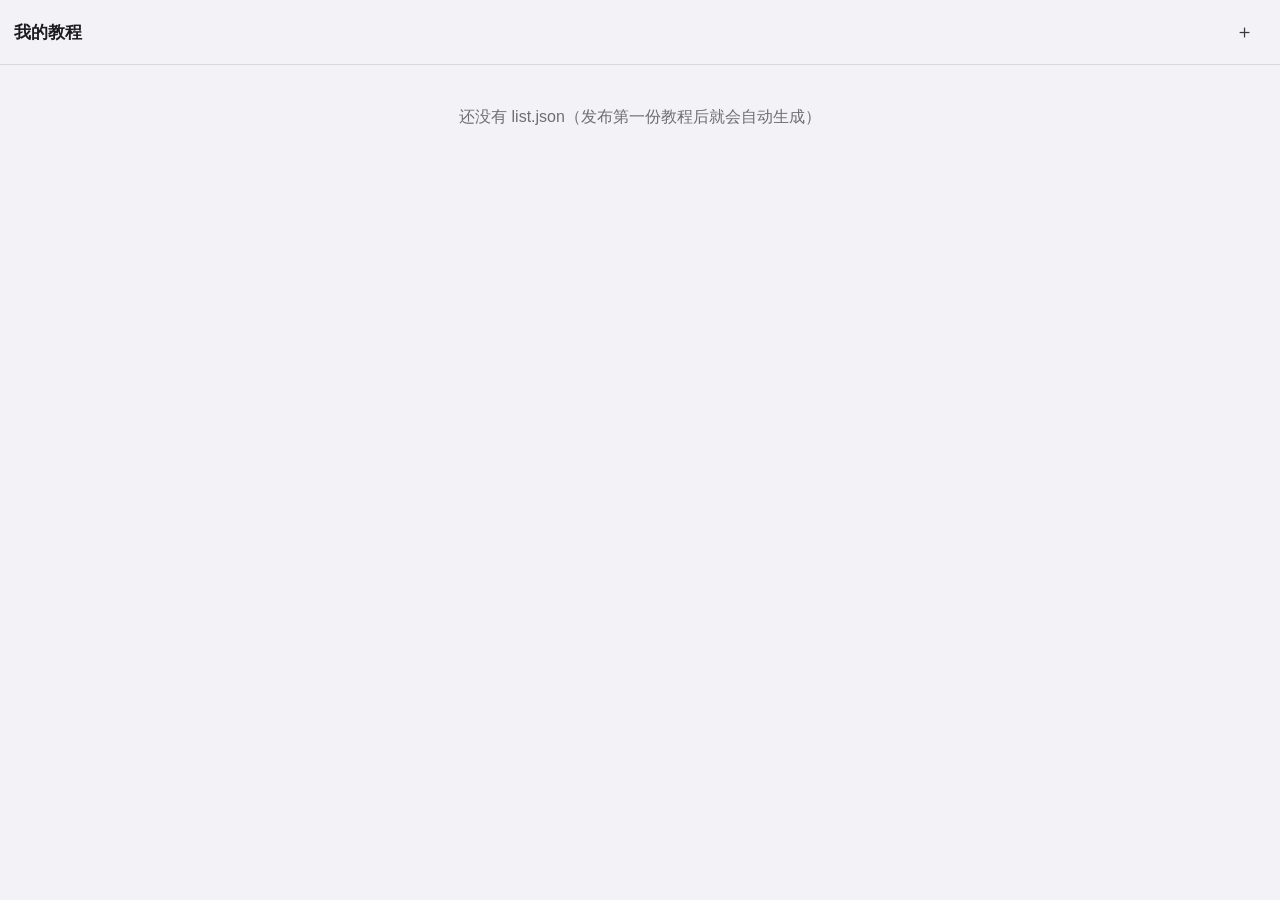
==== mine/index.html @ 9537517a "feat: 写作页 + 图片压缩 + GitHub 原子发布 + 教程库 - img.js：长边>1600 才缩、绝不放大（截图本来就只有 412 宽），WebP 0.85，   老设备退回 JPEG" ====
<!DOCTYPE html>
<html lang="zh-CN">
<head>
<meta charset="utf-8">
<meta name="viewport" content="width=device-width,initial-scale=1,viewport-fit=cover">
<meta name="robots" content="noindex,nofollow">
<meta name="theme-color" content="#F2F2F7" media="(prefers-color-scheme: light)">
<meta name="theme-color" content="#111114" media="(prefers-color-scheme: dark)">
<title>我的教程</title>
<link rel="stylesheet" href="../assets/base.css">
<link rel="stylesheet" href="../assets/writer.css">
<style>
  .list{padding:12px}
  .card{
    background:var(--card);border:1px solid var(--line);border-radius:var(--radius);
    padding:12px 14px;margin-bottom:10px;
  }
  .card h2{margin:0 0 2px;font-size:17px;font-weight:600;line-height:1.4}
  .card .meta{font-size:13px;color:var(--muted)}
  .card .ops{display:flex;flex-wrap:wrap;gap:8px;margin-top:10px}
  .card .ops button,.card .ops a{
    height:44px;padding:0 14px;border-radius:10px;font-size:15px;
    background:var(--bg);border:1px solid var(--line);color:var(--ink);
    display:inline-flex;align-items:center;justify-content:center;text-decoration:none;
  }
  .card .ops .go{background:var(--brand);color:#fff;border-color:transparent}
</style>
</head>
<body>

<header class="wtop">
  <input id="title" type="text" value="我的教程" readonly>
  <button class="iconbtn tap" id="btn-new" type="button" aria-label="新建">＋</button>
</header>

<main class="list" id="list"><div class="empty">正在读取…</div></main>

<script>
(async () => {
  const list = document.getElementById('list');
  document.getElementById('btn-new').onclick = () => location.href = '../w/';
  try {
    const r = await fetch('../list.json?cb=' + Date.now(), { cache: 'no-store' });
    if (!r.ok) throw new Error('HTTP ' + r.status);
    const items = await r.json();
    if (!items.length) { list.innerHTML = '<div class="empty">还没有发布过教程。<br>点右上角的 ＋ 开始写第一份。</div>'; return; }
    list.innerHTML = items.map(it => {
      const url = '../t/' + it.id + '/';
      const when = (it.updated || '').slice(0, 10);
      return `<article class="card">
        <h2>${it.title.replace(/[&<>]/g, c => ({'&':'&amp;','<':'&lt;','>':'&gt;'}[c]))}</h2>
        <div class="meta">${it.steps} 步 · ${when} · /t/${it.id}/</div>
        <div class="ops">
          <a class="go tap" href="${url}">打开</a>
          <button class="tap" data-copy="${url}" type="button">复制链接</button>
          <a class="tap" href="../w/?edit=${it.id}">编辑</a>
        </div>
      </article>`;
    }).join('');
    list.addEventListener('click', async e => {
      const b = e.target.closest('button[data-copy]');
      if (!b) return;
      const abs = new URL(b.dataset.copy, location.href).href;
      try { await navigator.clipboard.writeText(abs); b.textContent = '已复制 ✓'; }
      catch (err) { prompt('手动复制：', abs); }
    });
  } catch (e) {
    list.innerHTML = '<div class="empty">还没有 list.json（发布第一份教程后就会自动生成）</div>';
  }
})();
</script>
</body>
</html>
---- assets/base.css ----
/* 全站共用：配色变量（深浅两套）、字号底线、若干兜底规则
   —— 改这里，所有已发布的教程一起生效（阅读器只有一份的意义所在） */
:root{
  --bg:#F2F2F7;
  --card:#FFFFFF;
  --ink:#1C1C1E;        /* 正文 */
  --ink2:#3A3A3C;       /* 说明文字 */
  --muted:#6E6E73;      /* 次要标注：白底上 5.03:1，过 AA */
  --brand:#5B57D8;
  --line:rgba(60,60,67,.14);
  --shot-bg:#FFFFFF;    /* 截图垫底：深浅两套都是白，浅色截图贴深色背景会晃眼 */
  --radius:16px;
  --tap:48px;           /* 触摸目标下限，>= Apple HIG 的 44 */
}
@media (prefers-color-scheme:dark){
  :root:not([data-theme="light"]){
    --bg:#111114;
    --card:#1C1C20;
    --ink:#F2F2F5;
    --ink2:#D8D8DE;
    --muted:#9B9BA3;
    --brand:#8B87FF;
    --line:rgba(255,255,255,.14);
    --shot-bg:#FFFFFF;
  }
}
:root[data-theme="dark"]{
  --bg:#111114; --card:#1C1C20; --ink:#F2F2F5; --ink2:#D8D8DE;
  --muted:#9B9BA3; --brand:#8B87FF; --line:rgba(255,255,255,.14); --shot-bg:#FFFFFF;
}

*{box-sizing:border-box;-webkit-tap-highlight-color:transparent}
html,body{margin:0;padding:0}
body{
  background:var(--bg);
  color:var(--ink);
  font:16px/1.65 -apple-system,BlinkMacSystemFont,"PingFang SC","Microsoft YaHei",
       "Helvetica Neue",Arial,sans-serif;
  -webkit-text-size-adjust:100%;
}
img{display:block;max-width:100%}

/* 自己声明 display 的元素必须补这条，否则 hidden 属性会被盖掉（踩过） */
[hidden]{display:none !important}

button{font:inherit;color:inherit;border:0;background:none;touch-action:manipulation}
button:disabled{opacity:.35}

/* 触屏上 :hover 会粘住，只在真有指针的设备上给 hover */
@media (hover:hover){
  .tap:hover{background:rgba(120,120,130,.12)}
}
.tap:active{background:rgba(120,120,130,.18)}

.sr{position:absolute;width:1px;height:1px;overflow:hidden;clip:rect(0 0 0 0);white-space:nowrap}
---- assets/writer.css ----
/* 写作页：电脑和手机都要能从头写。
   唯一的形态差异在排序——手机上用按钮，电脑上用拖拽（见 .step .ops / [draggable]） */

body{display:flex;flex-direction:column;min-height:100dvh}

/* ── 顶栏 ───────────────────────────────────────────── */
.wtop{
  position:sticky;top:0;z-index:30;
  padding:calc(8px + env(safe-area-inset-top)) 12px 8px;
  background:var(--bg);border-bottom:1px solid var(--line);
  display:flex;align-items:center;gap:8px;
}
.wtop input{
  flex:1;min-width:0;height:var(--tap);
  border:0;background:none;color:var(--ink);
  font-size:17px;font-weight:600;font-family:inherit;
}
.wtop input::placeholder{color:var(--muted);font-weight:400}
.iconbtn{
  flex:0 0 auto;width:var(--tap);height:var(--tap);border-radius:12px;
  display:flex;align-items:center;justify-content:center;font-size:19px;color:var(--ink2);
}

/* ── 步骤卡 ─────────────────────────────────────────── */
.list{flex:1;padding:12px 12px 0;display:flex;flex-direction:column;gap:10px}
.step{
  background:var(--card);border:1px solid var(--line);border-radius:var(--radius);
  padding:10px;display:grid;gap:8px;
  grid-template-columns:76px 1fr;
}
.step.drag-over{outline:2px dashed var(--brand);outline-offset:2px}
.step.dragging{opacity:.45}
.step .thumb{
  grid-row:span 2;
  width:76px;height:118px;border-radius:10px;overflow:hidden;
  background:var(--shot-bg);border:1px solid var(--line);
  display:flex;align-items:center;justify-content:center;position:relative;
}
.step .thumb img{width:100%;height:100%;object-fit:contain}
.step .no{
  position:absolute;left:4px;top:4px;
  min-width:22px;height:22px;padding:0 6px;border-radius:11px;
  background:var(--brand);color:#fff;font-size:13px;font-weight:600;
  display:flex;align-items:center;justify-content:center;
}
.step .fields{display:flex;flex-direction:column;gap:6px;min-width:0}
.step .fields input,
.step .fields textarea{
  width:100%;border:1px solid var(--line);border-radius:10px;
  background:var(--bg);color:var(--ink);
  font-family:inherit;font-size:16px;      /* 低于 16px iOS 会自动放大整页 */
  padding:8px 10px;
}
.step .fields input{height:40px;font-weight:600}
.step .fields textarea{resize:none;line-height:1.6;overflow:hidden;min-height:76px}
.step .ops{
  grid-column:2;display:flex;flex-wrap:wrap;gap:6px;
}
.step .ops button{
  height:44px;min-width:44px;padding:0 12px;border-radius:10px;
  background:var(--bg);border:1px solid var(--line);color:var(--ink2);font-size:14px;
}
.step .ops button.danger{color:#c1121f}
.handle{display:none}
/* 电脑上（有精确指针）才给拖拽把手；手机上拖拽多图排序落点难控，用按钮 */
@media (pointer:fine){
  .handle{
    display:flex;align-items:center;justify-content:center;
    height:44px;width:44px;border-radius:10px;cursor:grab;
    background:var(--bg);border:1px solid var(--line);color:var(--muted);
  }
}

/* ── 添加区 ─────────────────────────────────────────── */
.addzone{
  margin:12px;padding:18px 12px;border:2px dashed var(--line);border-radius:var(--radius);
  text-align:center;color:var(--muted);font-size:15px;line-height:1.7;
}
.addzone.hot{border-color:var(--brand);color:var(--brand);background:rgba(91,87,216,.06)}
.addzone b{display:block;color:var(--brand);font-size:16px;margin-bottom:2px}
.addbtn{
  display:inline-flex;align-items:center;justify-content:center;
  height:var(--tap);padding:0 20px;border-radius:12px;margin-top:8px;
  background:var(--brand);color:#fff;font-size:16px;font-weight:600;
}
.empty{padding:26px 16px;text-align:center;color:var(--muted);line-height:1.8}

/* ── 底栏 ───────────────────────────────────────────── */
.wbottom{
  position:sticky;bottom:0;z-index:30;
  display:flex;gap:10px;padding:8px 12px calc(8px + env(safe-area-inset-bottom));
  background:var(--bg);border-top:1px solid var(--line);
}
.wbottom button{
  height:var(--tap);border-radius:12px;font-size:16px;
  border:1px solid var(--line);background:var(--card);color:var(--ink);
  display:flex;align-items:center;justify-content:center;gap:5px;flex:1;
}
.wbottom button.go{flex:1.6;background:var(--brand);color:#fff;border-color:transparent;font-weight:600}

/* ── 弹层 ───────────────────────────────────────────── */
dialog{
  border:0;border-radius:18px;padding:0;max-width:min(560px,92vw);width:100%;
  background:var(--card);color:var(--ink);
}
dialog::backdrop{background:rgba(0,0,0,.45)}
.sheet{padding:18px}
.sheet h2{margin:0 0 4px;font-size:18px}
.sheet p{margin:0 0 12px;font-size:14px;color:var(--muted);line-height:1.7}
.field{margin-bottom:10px}
.field label{display:block;font-size:13px;color:var(--muted);margin-bottom:4px}
.field input{
  width:100%;height:var(--tap);border:1px solid var(--line);border-radius:10px;
  background:var(--bg);color:var(--ink);font-family:inherit;font-size:16px;padding:0 10px;
}
.row{display:flex;gap:8px;margin-top:14px}
.row button{
  flex:1;height:var(--tap);border-radius:12px;font-size:16px;
  border:1px solid var(--line);background:var(--bg);color:var(--ink);
}
.row button.go{background:var(--brand);color:#fff;border-color:transparent;font-weight:600}
.row button.danger{color:#c1121f}

.prog{padding:22px 18px;text-align:center}
.prog .big{font-size:17px;font-weight:600;margin-bottom:8px}
.prog .bar{height:6px;border-radius:3px;background:rgba(120,120,130,.2);overflow:hidden;margin:12px 0}
.prog .bar i{display:block;height:100%;width:0;background:var(--brand);transition:width .25s}
.prog .msg{font-size:14px;color:var(--muted);line-height:1.7;word-break:break-all}
.prog a{color:var(--brand);font-size:16px;word-break:break-all}
.err{color:#c1121f;font-size:14px;line-height:1.7;text-align:left;white-space:pre-wrap}


/* ⋯ 浮层里的「移到第几步」：点数字就行，不用打字 */
.chips{display:flex;flex-wrap:wrap;gap:8px;margin:6px 0 4px}
.chip{
  width:44px;height:44px;border-radius:12px;
  background:var(--bg);border:1px solid var(--line);color:var(--ink);font-size:16px;
}
.chip.now{background:var(--brand);color:#fff;border-color:transparent;font-weight:600}
.stack{display:flex;flex-direction:column;gap:8px;margin-top:14px}
.stack button{
  height:var(--tap);border-radius:12px;font-size:16px;
  border:1px solid var(--line);background:var(--bg);color:var(--ink);
}
.stack button.danger{color:#c1121f}
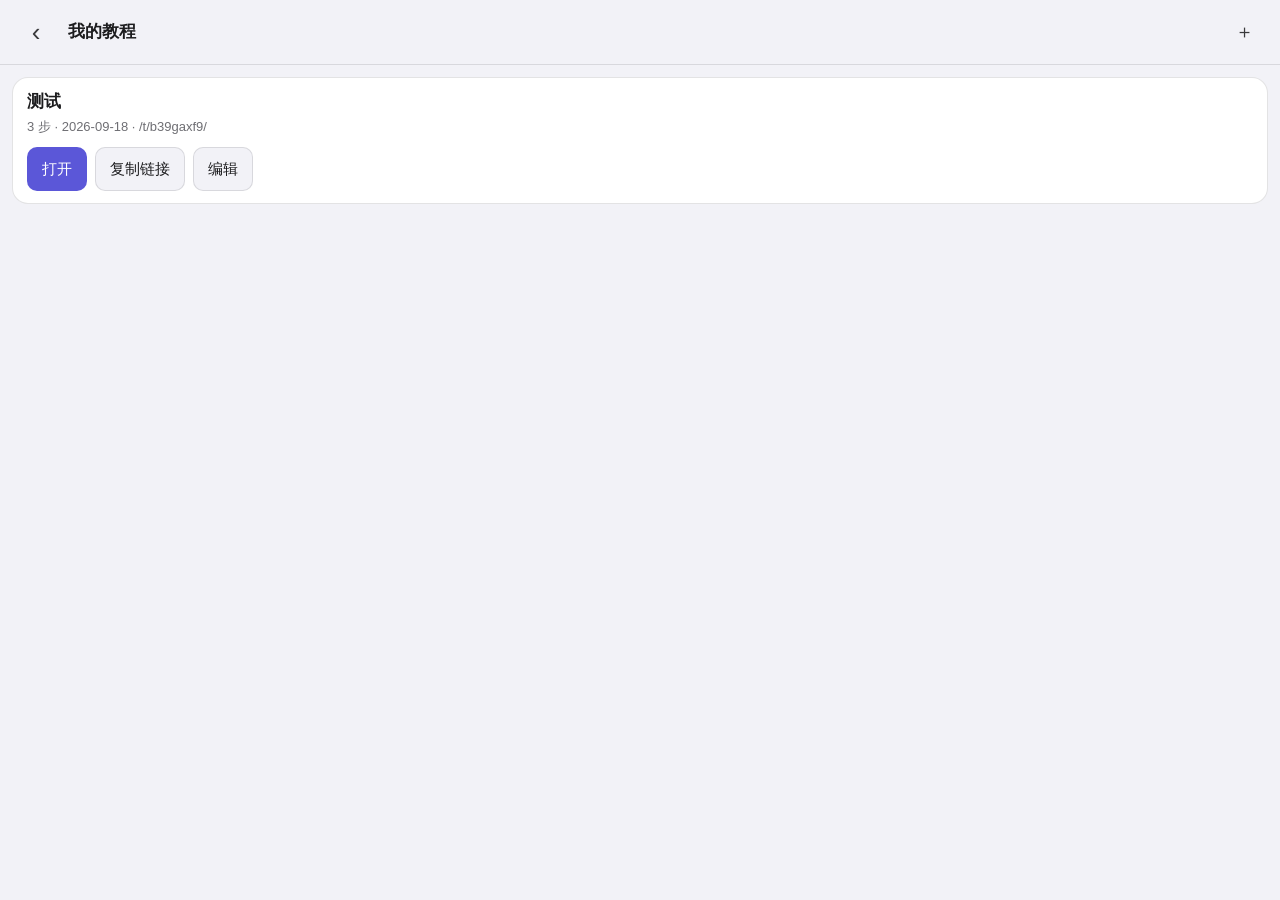
==== commit 3aea6520: "feat: 放大查看器 + 写作页预览/换图粘贴/缩略图放大 + 各级导航按钮 1) 放大查看器（assets/zoom.js，阅读页和写作页共用）    - 电脑：滚轮以光标为中心缩放、双击 1x↔" ====
--- a/mine/index.html
+++ b/mine/index.html
@@ -24,13 +24,16 @@
     display:inline-flex;align-items:center;justify-content:center;text-decoration:none;
   }
   .card .ops .go{background:var(--brand);color:#fff;border-color:transparent}
+  .pagetitle{flex:1;min-width:0;margin:0;font-size:17px;font-weight:600}
+  .wtop .iconbtn#btn-home{font-size:26px;line-height:1}
 </style>
 </head>
 <body>
 
 <header class="wtop">
-  <input id="title" type="text" value="我的教程" readonly>
-  <button class="iconbtn tap" id="btn-new" type="button" aria-label="新建">＋</button>
+  <button class="iconbtn tap" id="btn-home" type="button" aria-label="回首页">‹</button>
+  <h1 class="pagetitle">我的教程</h1>
+  <button class="iconbtn tap" id="btn-new" type="button" aria-label="新建教程">＋</button>
 </header>
 
 <main class="list" id="list"><div class="empty">正在读取…</div></main>
@@ -39,6 +42,7 @@
 (async () => {
   const list = document.getElementById('list');
   document.getElementById('btn-new').onclick = () => location.href = '../w/';
+  document.getElementById('btn-home').onclick = () => location.href = '../';
   try {
     const r = await fetch('../list.json?cb=' + Date.now(), { cache: 'no-store' });
     if (!r.ok) throw new Error('HTTP ' + r.status);
--- a/assets/writer.css
+++ b/assets/writer.css
@@ -93,6 +93,8 @@
 }
 .wbottom button{
   height:var(--tap);border-radius:12px;font-size:16px;
+  white-space:nowrap;                  /* 底栏一行三个键，宁可挤也别换行（换行会把按钮撑高） */
+  padding:0 6px;min-width:0;
   border:1px solid var(--line);background:var(--card);color:var(--ink);
   display:flex;align-items:center;justify-content:center;gap:5px;flex:1;
 }
@@ -143,3 +145,104 @@
   border:1px solid var(--line);background:var(--bg);color:var(--ink);
 }
 .stack button.danger{color:#c1121f}
+
+
+/* ── 二维码搬设置 ─────────────────────────────────── */
+.qrbox{
+  display:flex;justify-content:center;padding:14px;border-radius:14px;
+  background:#fff;                     /* 扫码要高对比：不跟随深色主题 */
+  border:1px solid var(--line);
+}
+.qrbox img{
+  width:min(260px,62vw);height:auto;
+  image-rendering:pixelated;           /* 放大后边缘要硬，糊了扫不出来 */
+}
+.warn{
+  margin-top:12px !important;
+  color:#b54708;font-size:13px;line-height:1.7;
+}
+@media (prefers-color-scheme:dark){ :root:not([data-theme="light"]) .warn{color:#fdb022} }
+.kv{
+  background:var(--bg);border:1px solid var(--line);border-radius:12px;
+  padding:10px 12px;font-size:15px;line-height:1.9;
+}
+.kv b{color:var(--muted);font-weight:400;display:inline-block;min-width:5.2em}
+.kv code{font-size:14px;word-break:break-all}
+
+
+/* ── 手机端粘贴入口 ─────────────────────────────────
+   手机上没有 Ctrl+V，必须给一个"能长按的东西"才唤得出系统的「粘贴」菜单 */
+.addrow{display:flex;gap:8px;justify-content:center;flex-wrap:wrap;margin-top:8px}
+.addbtn2{
+  display:inline-flex;align-items:center;justify-content:center;
+  height:var(--tap);padding:0 18px;border-radius:12px;
+  background:var(--card);border:1px solid var(--line);color:var(--ink);font-size:16px;
+}
+.pastebox{
+  margin-top:10px;min-height:var(--tap);
+  border:1px dashed var(--line);border-radius:12px;
+  padding:12px;font-size:16px;color:var(--ink);
+  text-align:center;background:var(--card);
+  -webkit-user-select:text;user-select:text;   /* 不能选中就长按不出菜单 */
+  overflow:hidden;
+}
+.pastebox:empty::before{content:attr(data-ph);color:var(--muted)}
+.pastebox:focus{outline:2px solid var(--brand);outline-offset:1px}
+.pastebox img{max-height:60px;margin:2px}
+
+/* ── 摄像头扫码 ─────────────────────────────────── */
+.camwrap{
+  position:relative;width:100%;aspect-ratio:3/4;max-height:56vh;
+  border-radius:14px;overflow:hidden;background:#000;
+  display:flex;align-items:center;justify-content:center;
+}
+.camwrap video{width:100%;height:100%;object-fit:cover}
+.reticle{
+  position:absolute;width:62%;aspect-ratio:1;border:3px solid rgba(255,255,255,.9);
+  border-radius:16px;box-shadow:0 0 0 2000px rgba(0,0,0,.28);pointer-events:none;
+}
+
+
+/* ── 顶栏的返回与保存提示 ───────────────────────────── */
+.wtop .iconbtn#btn-back{font-size:26px;line-height:1}
+.savetag{
+  flex:0 0 auto;font-size:13px;color:var(--muted);
+  padding:0 8px;white-space:nowrap;
+}
+
+/* 设置弹层里的分隔线与次要操作 */
+.sep{border:0;border-top:1px solid var(--line);margin:16px 0 12px}
+
+/* 换图弹层里的「选文件」做成和按钮一样 */
+.swapbtn{
+  display:flex;align-items:center;justify-content:center;
+  height:var(--tap);border-radius:12px;
+  border:1px solid var(--line);background:var(--bg);color:var(--ink);font-size:16px;
+}
+
+/* 步骤卡的缩略图：点了能放大看 */
+.step .thumb{cursor:zoom-in}
+.step .thumb::after{
+  content:'🔍';position:absolute;right:4px;bottom:4px;
+  font-size:12px;background:rgba(0,0,0,.45);color:#fff;
+  width:20px;height:20px;border-radius:10px;
+  display:flex;align-items:center;justify-content:center;
+}
+
+/* ── 预览层：整屏套一个真的阅读页 ─────────────────── */
+#dlg-preview{
+  width:100vw;height:100dvh;max-width:100vw;max-height:100dvh;
+  border-radius:0;background:var(--bg);
+}
+.pvwrap{display:flex;flex-direction:column;height:100dvh}
+.pvbar{
+  flex:0 0 auto;display:flex;align-items:center;justify-content:space-between;gap:10px;
+  padding:calc(8px + env(safe-area-inset-top)) 12px 8px;
+  border-bottom:1px solid var(--line);background:var(--card);font-size:14px;color:var(--muted);
+}
+.pvbar b{color:var(--brand)}
+.pvbar button{
+  height:var(--tap);padding:0 14px;border-radius:12px;
+  background:var(--bg);border:1px solid var(--line);color:var(--ink);font-size:15px;
+}
+#pvframe{flex:1;min-height:0;width:100%;border:0;background:var(--bg)}
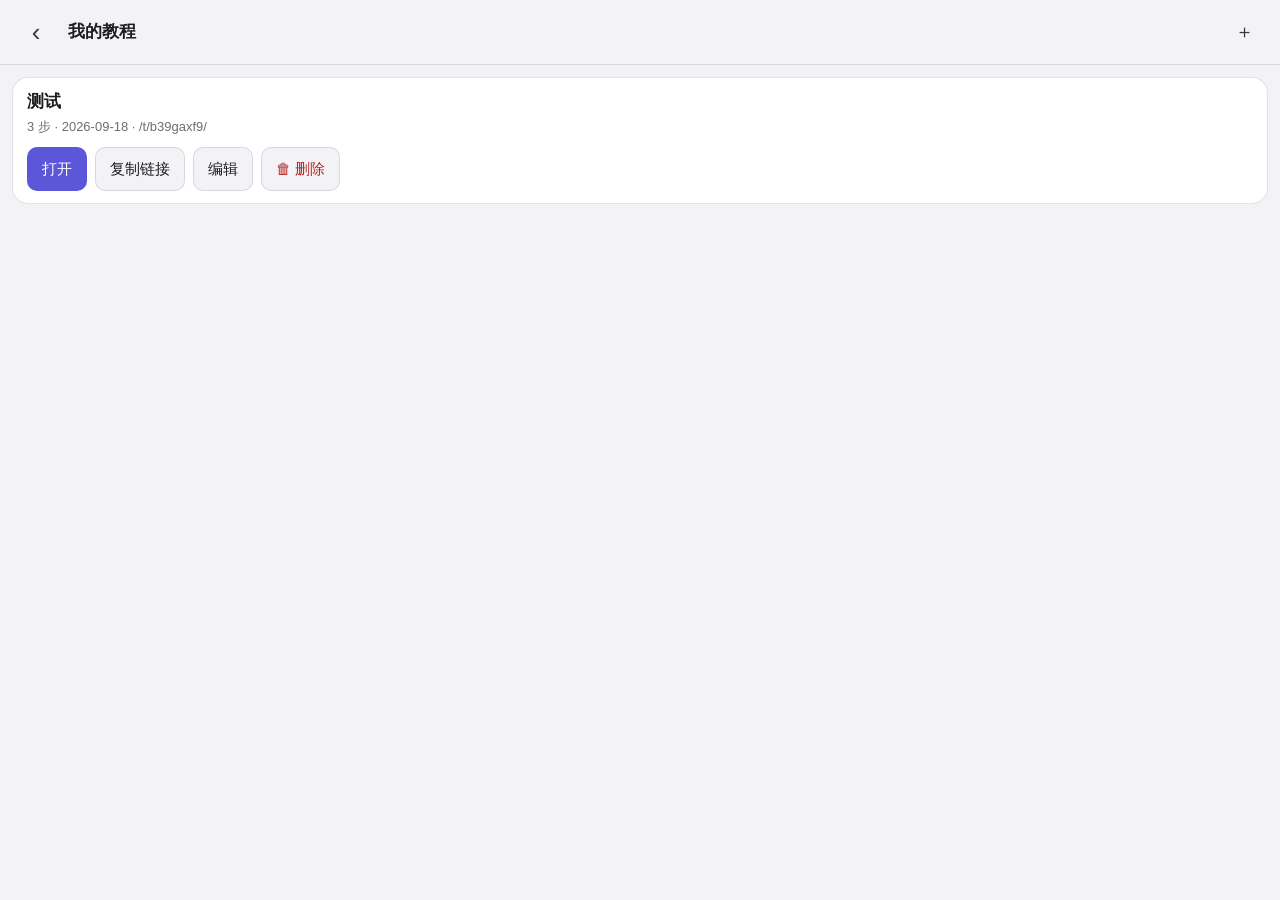
==== commit 190cbf3f: "feat+fix: 按用户反馈再做六处 1) 手机上比电脑糊 —— 两个根因都修了：    · 压缩按「长边 1600」限，把 1170×2532 的手机截图压到 739 宽，      而 DPR3" ====
--- a/mine/index.html
+++ b/mine/index.html
@@ -24,8 +24,13 @@
     display:inline-flex;align-items:center;justify-content:center;text-decoration:none;
   }
   .card .ops .go{background:var(--brand);color:#fff;border-color:transparent}
+  .card .ops .danger{color:#b0271e}
+  @media (prefers-color-scheme:dark){ :root:not([data-theme="light"]) .card .ops .danger{color:#ff8a80} }
   .pagetitle{flex:1;min-width:0;margin:0;font-size:17px;font-weight:600}
   .wtop .iconbtn#btn-home{font-size:26px;line-height:1}
+  .prog{padding:20px 18px;text-align:center}
+  .prog .big{font-size:17px;font-weight:600;margin-bottom:8px}
+  .prog .msg{font-size:14px;color:var(--muted);line-height:1.7;word-break:break-all}
 </style>
 </head>
 <body>
@@ -38,39 +43,145 @@
 
 <main class="list" id="list"><div class="empty">正在读取…</div></main>
 
+<!-- 删除确认：破坏性操作必须二次确认，且不用原生 confirm -->
+<dialog id="dlg-del">
+  <div class="sheet">
+    <h2 id="del-title">删除这份教程？</h2>
+    <p>教程的文字和图片会从仓库里一起删掉，<b>已经发出去的链接会立刻失效</b>，这个动作没法撤销。</p>
+    <div class="row">
+      <button class="tap" id="del-no" type="button">取消</button>
+      <button class="tap danger-solid" id="del-yes" type="button">删除</button>
+    </div>
+  </div>
+</dialog>
+
+<dialog id="dlg-prog">
+  <div class="prog">
+    <div class="big" id="p-title">正在删除…</div>
+    <div class="msg" id="p-msg"></div>
+    <div class="row" id="p-row" hidden></div>
+  </div>
+</dialog>
+
+<script src="../assets/github.js"></script>
 <script>
 (async () => {
-  const list = document.getElementById('list');
-  document.getElementById('btn-new').onclick = () => location.href = '../w/';
-  document.getElementById('btn-home').onclick = () => location.href = '../';
-  try {
-    const r = await fetch('../list.json?cb=' + Date.now(), { cache: 'no-store' });
-    if (!r.ok) throw new Error('HTTP ' + r.status);
-    const items = await r.json();
-    if (!items.length) { list.innerHTML = '<div class="empty">还没有发布过教程。<br>点右上角的 ＋ 开始写第一份。</div>'; return; }
+  const $ = s => document.querySelector(s);
+  const list = $('#list');
+  $('#btn-new').onclick = () => location.href = '../w/';
+  $('#btn-home').onclick = () => location.href = '../';
+
+  const esc = s => String(s).replace(/[&<>"]/g, c => ({ '&':'&amp;','<':'&lt;','>':'&gt;','"':'&quot;' }[c]));
+  const cfg = (() => { try { return JSON.parse(localStorage.getItem('sg.cfg') || '{}'); } catch (e) { return {}; } })();
+
+  let items = [];
+
+  async function load() {
+    try {
+      const r = await fetch('../list.json?cb=' + Date.now(), { cache: 'no-store' });
+      if (!r.ok) throw new Error('HTTP ' + r.status);
+      items = await r.json();
+    } catch (e) {
+      list.innerHTML = '<div class="empty">还没有 list.json（发布第一份教程后就会自动生成）</div>';
+      return;
+    }
+    render();
+  }
+
+  function render() {
+    if (!items.length) {
+      list.innerHTML = '<div class="empty">还没有发布过教程。<br>点右上角的 ＋ 开始写第一份。</div>';
+      return;
+    }
     list.innerHTML = items.map(it => {
       const url = '../t/' + it.id + '/';
       const when = (it.updated || '').slice(0, 10);
-      return `<article class="card">
-        <h2>${it.title.replace(/[&<>]/g, c => ({'&':'&amp;','<':'&lt;','>':'&gt;'}[c]))}</h2>
-        <div class="meta">${it.steps} 步 · ${when} · /t/${it.id}/</div>
+      return `<article class="card" data-id="${esc(it.id)}">
+        <h2>${esc(it.title)}</h2>
+        <div class="meta">${it.steps} 步 · ${when} · /t/${esc(it.id)}/</div>
         <div class="ops">
           <a class="go tap" href="${url}">打开</a>
           <button class="tap" data-copy="${url}" type="button">复制链接</button>
-          <a class="tap" href="../w/?edit=${it.id}">编辑</a>
+          <a class="tap" href="../w/?edit=${esc(it.id)}">编辑</a>
+          <button class="tap danger" data-del="${esc(it.id)}" type="button">🗑 删除</button>
         </div>
       </article>`;
     }).join('');
-    list.addEventListener('click', async e => {
-      const b = e.target.closest('button[data-copy]');
-      if (!b) return;
-      const abs = new URL(b.dataset.copy, location.href).href;
-      try { await navigator.clipboard.writeText(abs); b.textContent = '已复制 ✓'; }
+  }
+
+  list.addEventListener('click', async e => {
+    const copy = e.target.closest('button[data-copy]');
+    if (copy) {
+      const abs = new URL(copy.dataset.copy, location.href).href;
+      try { await navigator.clipboard.writeText(abs); copy.textContent = '已复制 ✓'; }
       catch (err) { prompt('手动复制：', abs); }
-    });
-  } catch (e) {
-    list.innerHTML = '<div class="empty">还没有 list.json（发布第一份教程后就会自动生成）</div>';
+      return;
+    }
+    const del = e.target.closest('button[data-del]');
+    if (del) askDelete(del.dataset.del);
+  });
+
+  /* ── 删除 ────────────────────────────────────────── */
+  function askDelete(id) {
+    const it = items.find(x => x.id === id);
+    if (!it) return;
+    $('#del-title').textContent = `删除「${it.title}」？`;
+    $('#del-no').onclick = () => $('#dlg-del').close();
+    $('#del-yes').onclick = () => { $('#dlg-del').close(); doDelete(it); };
+    $('#dlg-del').showModal();
   }
+
+  async function doDelete(it) {
+    if (!cfg.owner || !cfg.repo || !cfg.token) {
+      alert('还没填发布设置。先去写作页右上角的 ⚙ 里填好 GitHub 用户名、仓库和 token。');
+      location.href = '../w/';
+      return;
+    }
+    const dlg = $('#dlg-prog');
+    const row = $('#p-row');
+    row.hidden = true; row.innerHTML = '';
+    $('#p-title').textContent = '正在删除…';
+    $('#p-msg').textContent = '在数这份教程有哪些文件';
+    dlg.showModal();
+
+    try {
+      // 直接问仓库这个目录下到底有哪些文件，别靠读 data.json 推断图片：
+      // data.json 万一读不到，图片就会被漏在仓库里变成孤儿（测试时撞到过）
+      const paths = await window.SGGitHub.listTree({
+        token: cfg.token, owner: cfg.owner, repo: cfg.repo, branch: cfg.branch || 'main',
+        prefix: `t/${it.id}/`
+      });
+      const files = paths.map(path => ({ path, sha: null }));
+
+      const next = items.filter(x => x.id !== it.id);
+      const b64 = str => btoa(String.fromCharCode(...new TextEncoder().encode(str)));
+      files.push({ path: 'list.json', content: b64(JSON.stringify(next, null, 1)) });
+
+      $('#p-msg').textContent = `这份教程有 ${files.length} 个文件，正在删…`;
+      await window.SGGitHub.publish({
+        token: cfg.token, owner: cfg.owner, repo: cfg.repo, branch: cfg.branch || 'main',
+        files, message: `删除教程：${it.title}`,
+        onProgress: p => { $('#p-msg').textContent = p.phase; }
+      });
+
+      $('#p-title').textContent = '已从仓库删除';
+      $('#p-msg').textContent = '线上页面要等一会儿才会真的打不开（构建需要几十秒）。';
+      items = next;
+      render();
+      row.hidden = false;
+      row.innerHTML = '<button class="tap go" id="p-ok" type="button">知道了</button>';
+      $('#p-ok').onclick = () => dlg.close();
+    } catch (err) {
+      $('#p-title').textContent = '删除失败';
+      $('#p-msg').textContent = err.message + '\n（仓库没有被改动，教程还在）';
+      row.hidden = false;
+      row.innerHTML = '<button class="tap" id="p-ok2" type="button">关掉</button>';
+      $('#p-ok2').onclick = () => dlg.close();
+    }
+  }
+
+  window.SGMine = { get items() { return items; }, askDelete, doDelete, load };
+  await load();
 })();
 </script>
 </body>
--- a/assets/writer.css
+++ b/assets/writer.css
@@ -31,17 +31,25 @@
 .step.drag-over{outline:2px dashed var(--brand);outline-offset:2px}
 .step.dragging{opacity:.45}
 .step .thumb{
-  grid-row:span 2;
+  grid-row:1;
   width:76px;height:118px;border-radius:10px;overflow:hidden;
   background:var(--shot-bg);border:1px solid var(--line);
   display:flex;align-items:center;justify-content:center;position:relative;
 }
 .step .thumb img{width:100%;height:100%;object-fit:contain}
+/* 序号徽标本身只有 24px，但点它＝「移到第几步」，所以热区撑到 44：
+   外层是 44×44 的透明按钮，里面才是那个小圆点（视觉不变，手指够得着） */
 .step .no{
-  position:absolute;left:4px;top:4px;
-  min-width:22px;height:22px;padding:0 6px;border-radius:11px;
-  background:var(--brand);color:#fff;font-size:13px;font-weight:600;
-  display:flex;align-items:center;justify-content:center;
+  position:absolute;left:0;top:0;
+  width:44px;height:44px;padding:0;border:0;background:none;
+  display:flex;align-items:flex-start;justify-content:flex-start;
+  z-index:2;
+}
+.step .no i{
+  min-width:24px;height:24px;margin:4px 0 0 4px;padding:0 6px;border-radius:12px;
+  background:var(--brand);color:#fff;font-size:13px;font-weight:600;font-style:normal;
+  display:flex;align-items:center;justify-content:center;
+  box-shadow:0 1px 3px rgba(0,0,0,.25);
 }
 .step .fields{display:flex;flex-direction:column;gap:6px;min-width:0}
 .step .fields input,
@@ -53,23 +61,33 @@
 }
 .step .fields input{height:40px;font-weight:600}
 .step .fields textarea{resize:none;line-height:1.6;overflow:hidden;min-height:76px}
+/* 操作行独占整行：挤在缩略图右侧那一列只有 ~192px，
+   五个控件（抓手/上/下/换图/删除）放不下，320 档实测溢出到 395px */
 .step .ops{
-  grid-column:2;display:flex;flex-wrap:wrap;gap:6px;
+  grid-column:1 / -1;display:flex;gap:6px;align-items:center;
 }
 .step .ops button{
-  height:44px;min-width:44px;padding:0 12px;border-radius:10px;
+  height:44px;border-radius:10px;
   background:var(--bg);border:1px solid var(--line);color:var(--ink2);font-size:14px;
-}
-.step .ops button.danger{color:#c1121f}
-.handle{display:none}
-/* 电脑上（有精确指针）才给拖拽把手；手机上拖拽多图排序落点难控，用按钮 */
-@media (pointer:fine){
-  .handle{
-    display:flex;align-items:center;justify-content:center;
-    height:44px;width:44px;border-radius:10px;cursor:grab;
-    background:var(--bg);border:1px solid var(--line);color:var(--muted);
-  }
-}
+  display:flex;align-items:center;justify-content:center;gap:3px;
+  white-space:nowrap;padding:0 10px;
+}
+.step .ops button.icon{width:44px;padding:0;flex:0 0 44px}
+.step .ops button.grow{flex:1 1 0;min-width:0;padding:0 6px;overflow:hidden}
+.step .ops button.danger{color:#b0271e}
+@media (prefers-color-scheme:dark){ :root:not([data-theme="light"]) .step .ops button.danger{color:#ff8a80} }
+/* 把手两端都显示：电脑上是 HTML5 拖拽，手机上是「按住它拖」的抓手。
+   手机上没有可见抓手时，用户根本不知道能拖（用户反馈过） */
+/* 拖动只认这个抓手（手机、电脑统一）。它是唯一的拖动入口，所以要显眼一点 */
+.handle{
+  display:flex;align-items:center;justify-content:center;
+  height:44px;width:44px;flex:0 0 44px;border-radius:10px;
+  background:var(--bg);border:1px solid var(--line);color:var(--ink2);
+  cursor:grab;touch-action:none;          /* 在把手上按住就别让页面滚 */
+  font-size:18px;line-height:1;
+}
+.handle:active{background:rgba(91,87,216,.14);border-color:var(--brand);color:var(--brand)}
+@media (pointer:fine){ .handle{cursor:grab} }
 
 /* ── 添加区 ─────────────────────────────────────────── */
 .addzone{
@@ -80,9 +98,11 @@
 .addzone b{display:block;color:var(--brand);font-size:16px;margin-bottom:2px}
 .addbtn{
   display:inline-flex;align-items:center;justify-content:center;
-  height:var(--tap);padding:0 20px;border-radius:12px;margin-top:8px;
+  height:var(--tap);padding:0 18px;border-radius:12px;
   background:var(--brand);color:#fff;font-size:16px;font-weight:600;
-}
+  border:1px solid transparent;white-space:nowrap;
+}
+.addbtn.ghost{background:var(--card);color:var(--ink);border-color:var(--line);font-weight:400}
 .empty{padding:26px 16px;text-align:center;color:var(--muted);line-height:1.8}
 
 /* ── 底栏 ───────────────────────────────────────────── */
@@ -172,7 +192,7 @@
 
 /* ── 手机端粘贴入口 ─────────────────────────────────
    手机上没有 Ctrl+V，必须给一个"能长按的东西"才唤得出系统的「粘贴」菜单 */
-.addrow{display:flex;gap:8px;justify-content:center;flex-wrap:wrap;margin-top:8px}
+.addrow{display:flex;gap:10px;justify-content:center;align-items:center;flex-wrap:wrap;margin-top:10px}
 .addbtn2{
   display:inline-flex;align-items:center;justify-content:center;
   height:var(--tap);padding:0 18px;border-radius:12px;
@@ -246,3 +266,36 @@
   background:var(--bg);border:1px solid var(--line);color:var(--ink);font-size:15px;
 }
 #pvframe{flex:1;min-height:0;width:100%;border:0;background:var(--bg)}
+
+
+/* ── 左滑删除（配方 references/组件_iOS手势，参数未改） ───────── */
+:root{ --lsw-del-bg:rgba(224,72,61,.12); --lsw-del-fg:#b0271e; }
+@media (prefers-color-scheme:dark){ :root:not([data-theme="light"]){
+  --lsw-del-bg:rgba(224,72,61,.2); --lsw-del-fg:#ff8a80; }}
+.step{touch-action:pan-y pinch-zoom}        /* 横向手势归组件，纵向照常滚 */
+.lsw-anim{transition:transform .3s cubic-bezier(.2,.9,.3,1) !important}
+.lsw-acts{position:absolute;display:flex;gap:8px;pointer-events:none}
+.lsw-acts.is-open{pointer-events:auto}
+.lsw-btn{
+  width:clamp(68px,19vw,80px);height:100%;border:0;padding:0;border-radius:var(--radius);
+  display:flex;flex-direction:column;align-items:center;justify-content:center;gap:4px;
+  font-size:14px;font-weight:700;line-height:1.2;
+}
+.lsw-ico{width:22px;height:22px;fill:none;stroke:currentColor;stroke-width:2;
+  stroke-linecap:round;stroke-linejoin:round}
+.lsw-del{background:var(--lsw-del-bg);color:var(--lsw-del-fg)}
+.lsw-btn:active{filter:brightness(.94)}
+
+/* ── 长按拖动排序 ─────────────────────────────────── */
+.lpd-drag{
+  position:relative;z-index:40;
+  box-shadow:0 10px 26px rgba(0,0,0,.22);
+  transform-origin:center;
+  opacity:.97;
+}
+body.lpd-on{user-select:none;-webkit-user-select:none}
+body.lpd-on .step:not(.lpd-drag){transition:transform .18s ease}
+
+/* 删除确认里的实色按钮（这是破坏性操作，要显眼） */
+.row button.danger-solid{background:#c1121f;color:#fff;border-color:transparent;font-weight:600}
+@media (prefers-reduced-motion: reduce){ .lsw-anim{transition:none !important} }
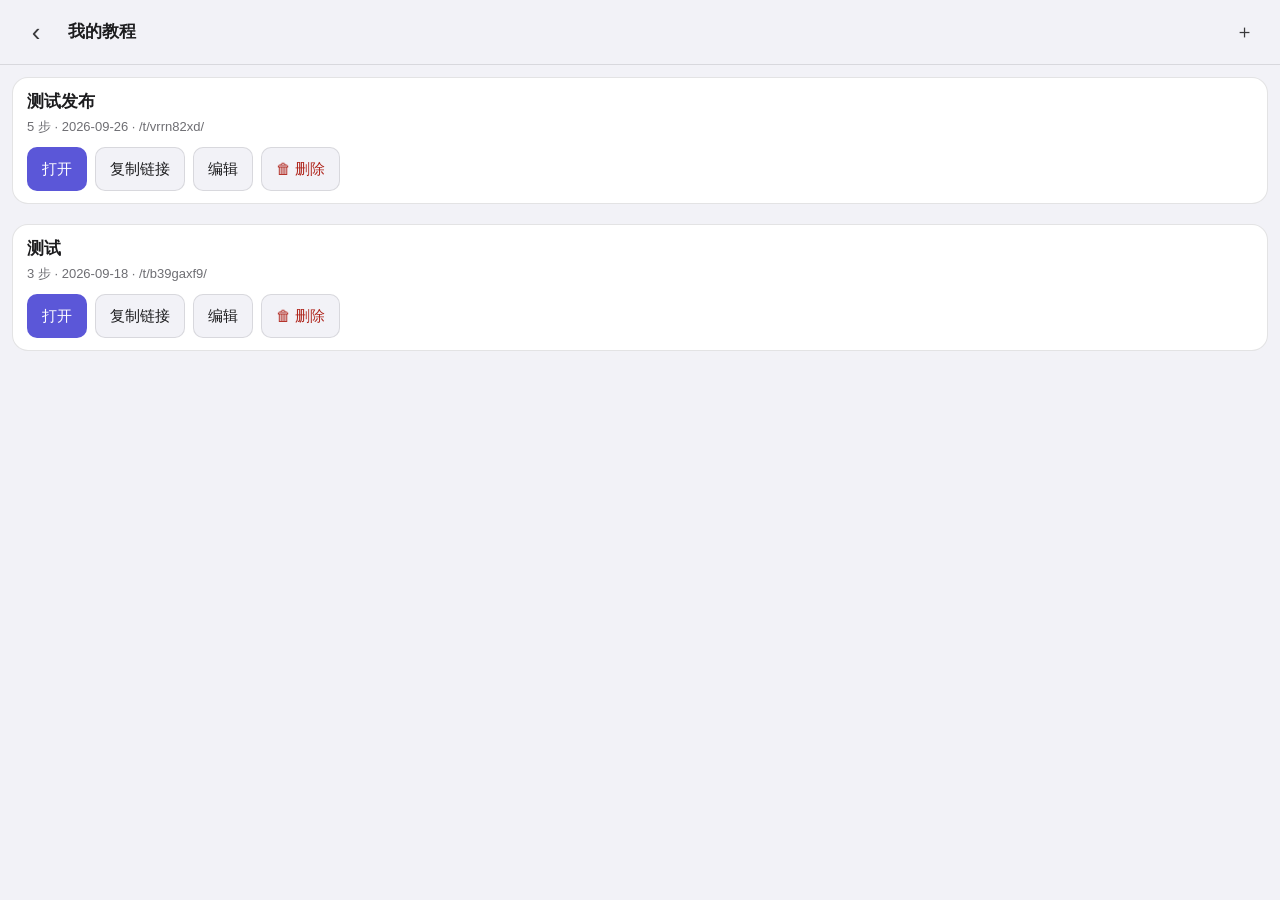
==== commit 5c558c87: "feat: 发布后去向、返回键、回到第一步、电脑两侧翻页、主页改版 - 发布成功：查看教程 / 我的教程 / 关弹窗都离开写作页（replace），教程库高亮刚发的那份 - 阅读页：左上返回键、底栏回" ====
--- a/mine/index.html
+++ b/mine/index.html
@@ -17,6 +17,12 @@
   }
   .card h2{margin:0 0 2px;font-size:17px;font-weight:600;line-height:1.4}
   .card .meta{font-size:13px;color:var(--muted)}
+  /* 刚发布完跳过来的那一份：描一圈品牌色，闪两下，一眼能找到 */
+  .card.fresh{border-color:var(--brand);box-shadow:0 0 0 3px rgba(91,87,216,.18);animation:fresh 1.2s ease 2}
+  .card .newtag{display:inline-block;margin-left:6px;padding:1px 8px;border-radius:10px;font-size:12px;
+    font-weight:600;color:#fff;background:var(--brand);vertical-align:2px}
+  @keyframes fresh{50%{box-shadow:0 0 0 7px rgba(91,87,216,.08)}}
+  @media (prefers-reduced-motion: reduce){ .card.fresh{animation:none} }
   .card .ops{display:flex;flex-wrap:wrap;gap:8px;margin-top:10px}
   .card .ops button,.card .ops a{
     height:44px;padding:0 14px;border-radius:10px;font-size:15px;
@@ -86,6 +92,20 @@
       return;
     }
     render();
+    markFresh();
+  }
+
+  /** 从写作页发布完跳过来会带 ?new=<id>：把那一份标出来并滚到眼前，然后抹掉参数（刷新不再重复） */
+  function markFresh() {
+    const id = new URLSearchParams(location.search).get('new');
+    if (!id) return;
+    history.replaceState(null, '', location.pathname);
+    const card = [...list.querySelectorAll('.card')].find(c => c.dataset.id === id);
+    if (!card) return;
+    card.classList.add('fresh');
+    const h = card.querySelector('h2');
+    if (h) h.insertAdjacentHTML('beforeend', '<span class="newtag">刚发布</span>');
+    card.scrollIntoView({ block: 'center' });
   }
 
   function render() {
--- a/assets/base.css
+++ b/assets/base.css
@@ -9,6 +9,9 @@
   --brand:#5B57D8;
   --line:rgba(60,60,67,.14);
   --shot-bg:#FFFFFF;    /* 截图垫底：深浅两套都是白，浅色截图贴深色背景会晃眼 */
+  /* 顶/底栏的半透明底色。.72 是权衡出来的：再透文字对比度就掉了，再实就看不出材质 */
+  --bar:rgba(242,242,247,.72);
+  --pill:rgba(91,87,216,.10);   /* 顶栏胶囊底色，跟 --brand 同色系但压得很淡 */
   --radius:16px;
   --tap:48px;           /* 触摸目标下限，>= Apple HIG 的 44 */
 }
@@ -22,11 +25,15 @@
     --brand:#8B87FF;
     --line:rgba(255,255,255,.14);
     --shot-bg:#FFFFFF;
+    --bar:rgba(17,17,20,.72);
+    --pill:rgba(139,135,255,.16);   /* 深色底上要稍重一点才看得见 */
   }
 }
 :root[data-theme="dark"]{
   --bg:#111114; --card:#1C1C20; --ink:#F2F2F5; --ink2:#D8D8DE;
   --muted:#9B9BA3; --brand:#8B87FF; --line:rgba(255,255,255,.14); --shot-bg:#FFFFFF;
+  --bar:rgba(17,17,20,.72);
+  --pill:rgba(139,135,255,.16);
 }
 
 *{box-sizing:border-box;-webkit-tap-highlight-color:transparent}
--- a/assets/writer.css
+++ b/assets/writer.css
@@ -129,6 +129,8 @@
 .sheet{padding:18px}
 .sheet h2{margin:0 0 4px;font-size:18px}
 .sheet p{margin:0 0 12px;font-size:14px;color:var(--muted);line-height:1.7}
+/* 设置丢了/刚导入时的一句指引：跟正文说明区分开，但不做成吓人的红色 */
+.sheet .keytip{padding:10px 12px;border-radius:10px;background:rgba(91,87,216,.10);color:var(--ink);font-size:14px}
 .field{margin-bottom:10px}
 .field label{display:block;font-size:13px;color:var(--muted);margin-bottom:4px}
 .field input{
@@ -153,7 +155,11 @@
 
 
 /* ⋯ 浮层里的「移到第几步」：点数字就行，不用打字 */
-.chips{display:flex;flex-wrap:wrap;gap:8px;margin:6px 0 4px}
+.chips{
+  display:flex;flex-wrap:wrap;gap:8px;margin:6px 0 4px;
+  max-height:38vh;overflow:auto;                 /* 二三十步时数字很多，让它自己滚 */
+  -webkit-overflow-scrolling:touch;
+}
 .chip{
   width:44px;height:44px;border-radius:12px;
   background:var(--bg);border:1px solid var(--line);color:var(--ink);font-size:16px;
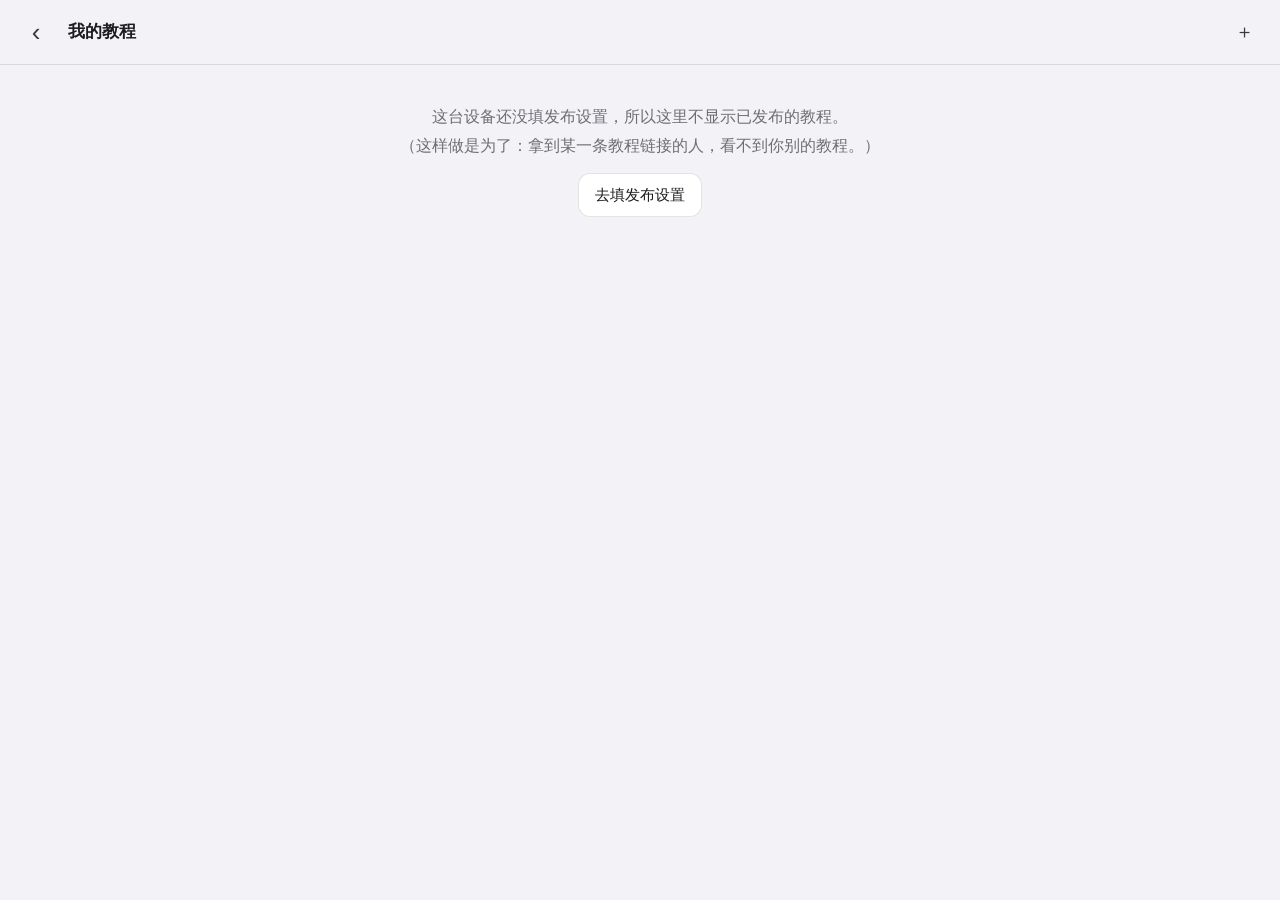
==== commit 31aec2c9: "fix: /sc 深审（2026-10-09）全部问题 + 建议全采纳 草稿：按份分开存（new:<码> / edit:<编号>），编辑别的教程不再覆盖没发完的草稿； 离开时默认留着、删掉要二次确认；" ====
--- a/mine/index.html
+++ b/mine/index.html
@@ -7,6 +7,7 @@
 <meta name="theme-color" content="#F2F2F7" media="(prefers-color-scheme: light)">
 <meta name="theme-color" content="#111114" media="(prefers-color-scheme: dark)">
 <title>我的教程</title>
+<script src="../assets/primary.js"></script>
 <link rel="stylesheet" href="../assets/base.css">
 <link rel="stylesheet" href="../assets/writer.css">
 <style>
@@ -15,12 +16,12 @@
     background:var(--card);border:1px solid var(--line);border-radius:var(--radius);
     padding:12px 14px;margin-bottom:10px;
   }
-  .card h2{margin:0 0 2px;font-size:17px;font-weight:600;line-height:1.4}
-  .card .meta{font-size:13px;color:var(--muted)}
+  .card h2{margin:0 0 2px;font-size:17px;font-weight:600;line-height:1.4;overflow-wrap:anywhere}
+  .card .meta{font-size:13px;color:var(--muted);overflow-wrap:anywhere}
   /* 刚发布完跳过来的那一份：描一圈品牌色，闪两下，一眼能找到 */
   .card.fresh{border-color:var(--brand);box-shadow:0 0 0 3px rgba(91,87,216,.18);animation:fresh 1.2s ease 2}
   .card .newtag{display:inline-block;margin-left:6px;padding:1px 8px;border-radius:10px;font-size:12px;
-    font-weight:600;color:#fff;background:var(--brand);vertical-align:2px}
+    font-weight:600;color:#fff;background:var(--brand-fill);vertical-align:2px}
   @keyframes fresh{50%{box-shadow:0 0 0 7px rgba(91,87,216,.08)}}
   @media (prefers-reduced-motion: reduce){ .card.fresh{animation:none} }
   .card .ops{display:flex;flex-wrap:wrap;gap:8px;margin-top:10px}
@@ -29,14 +30,17 @@
     background:var(--bg);border:1px solid var(--line);color:var(--ink);
     display:inline-flex;align-items:center;justify-content:center;text-decoration:none;
   }
-  .card .ops .go{background:var(--brand);color:#fff;border-color:transparent}
-  .card .ops .danger{color:#b0271e}
-  @media (prefers-color-scheme:dark){ :root:not([data-theme="light"]) .card .ops .danger{color:#ff8a80} }
+  .card .ops .go{background:var(--brand-fill);color:#fff;border-color:transparent}
+  .card .ops .danger{color:var(--danger)}
+  /* 草稿卡：虚线边，跟已发布的区分开 */
+  .card.draft{border-style:dashed}
+  .sect{margin:6px 4px 8px;font-size:13px;font-weight:600;color:var(--muted)}
   .pagetitle{flex:1;min-width:0;margin:0;font-size:17px;font-weight:600}
   .wtop .iconbtn#btn-home{font-size:26px;line-height:1}
   .prog{padding:20px 18px;text-align:center}
   .prog .big{font-size:17px;font-weight:600;margin-bottom:8px}
-  .prog .msg{font-size:14px;color:var(--muted);line-height:1.7;word-break:break-all}
+  .prog .msg{font-size:14px;color:var(--muted);line-height:1.7;word-break:break-all;white-space:pre-line}
+  .empty .tap{display:inline-flex;align-items:center;justify-content:center;text-decoration:none;margin-top:12px;height:44px;padding:0 16px;border-radius:12px;border:1px solid var(--line);background:var(--card);color:var(--ink);font-size:15px}
 </style>
 </head>
 <body>
@@ -49,11 +53,12 @@
 
 <main class="list" id="list"><div class="empty">正在读取…</div></main>
 
-<!-- 删除确认：破坏性操作必须二次确认，且不用原生 confirm -->
+<!-- 删除确认：破坏性操作必须二次确认，且不用原生弹框 -->
 <dialog id="dlg-del">
   <div class="sheet">
     <h2 id="del-title">删除这份教程？</h2>
-    <p>教程的文字和图片会从仓库里一起删掉，<b>已经发出去的链接会立刻失效</b>，这个动作没法撤销。</p>
+    <p>教程的文字和图片会从网站上删掉，<b>已经发出去的链接会失效</b>（构建要几十秒）。
+       仓库是公开的，Git 的历史记录里还会留着这份内容；里面真有不能给人看的东西，告诉我，要另外清历史。</p>
     <div class="row">
       <button class="tap" id="del-no" type="button">取消</button>
       <button class="tap danger-solid" id="del-yes" type="button">删除</button>
@@ -70,25 +75,58 @@
 </dialog>
 
 <script src="../assets/github.js"></script>
+<script src="../assets/store.js"></script>
+<script src="../assets/ui.js"></script>
 <script>
 (async () => {
   const $ = s => document.querySelector(s);
   const list = $('#list');
+  const G = window.SGGitHub, UI = window.SGUI;
   $('#btn-new').onclick = () => location.href = '../w/';
   $('#btn-home').onclick = () => location.href = '../';
 
-  const esc = s => String(s).replace(/[&<>"]/g, c => ({ '&':'&amp;','<':'&lt;','>':'&gt;','"':'&quot;' }[c]));
   const cfg = (() => { try { return JSON.parse(localStorage.getItem('sg.cfg') || '{}'); } catch (e) { return {}; } })();
-
-  let items = [];
-
+  const hasCfg = !!(cfg.owner && cfg.repo && cfg.token);
+  const repo = { token: cfg.token, owner: cfg.owner, repo: cfg.repo, branch: cfg.branch || 'main' };
+
+  let items = [], drafts = [];
+
+  /* 小工具：用 DOM 拼卡片，所有文字一律 textContent（审查 P1-4：以前用字符串拼 innerHTML，
+     目录里混进带 HTML 的编号/标题就会被执行） */
+  const el = (tag, cls, txt) => { const n = document.createElement(tag); if (cls) n.className = cls; if (txt != null) n.textContent = txt; return n; };
+  const btn = (label, cls, data) => { const b = el('button', 'tap' + (cls ? ' ' + cls : ''), label); b.type = 'button'; Object.assign(b.dataset, data || {}); return b; };
+  const link = (label, cls, href) => { const a = el('a', 'tap' + (cls ? ' ' + cls : ''), label); a.href = href; return a; };
+  /** 本地时间的「年-月-日」（审查 P3-4：以前截的是世界时，北京时间早上 8 点前发布的会显示成前一天） */
+  const day = iso => { const d = new Date(iso); if (isNaN(d)) return ''; const p = n => String(n).padStart(2, '0'); return `${d.getFullYear()}-${p(d.getMonth() + 1)}-${p(d.getDate())}`; };
+  const when = t => t ? new Date(t).toLocaleString('zh-CN', { month: 'numeric', day: 'numeric', hour: '2-digit', minute: '2-digit' }) : '';
+
+  /* ── 草稿（存在这台设备上，跟有没有 token 无关；建议 O-1） ── */
+  async function loadDrafts() {
+    try { drafts = (await SGStore.list()).filter(d => d.steps && d.steps.length); } catch (e) { drafts = []; }
+  }
+  function draftCard(d) {
+    const editing = d.slot.startsWith('edit:');
+    const card = el('article', 'card draft');
+    card.append(el('h2', null, d.title || '未命名'),
+                el('div', 'meta', `${editing ? '已发布教程的修改，还没发布' : '草稿'} · ${d.steps.length} 步 · 保存于 ${when(d.savedAt)}`));
+    const ops = el('div', 'ops');
+    const href = editing ? '../w/?edit=' + encodeURIComponent(d.slot.slice(5)) : '../w/?draft=' + encodeURIComponent(d.slot.slice(4));
+    ops.append(link(editing ? '接着改' : '接着写', 'go', href), btn('🗑 删除草稿', 'danger', { dropDraft: d.slot }));
+    card.appendChild(ops);
+    return card;
+  }
+
+  /* ── 已发布的教程：只在填了发布设置的设备上显示（审查 P1-1）。
+     以前谁打开这一页都能看到全部教程——收到一条教程链接的人点 ‹ 回首页、再点进来就全看见了。
+     现在目录用 token 直接从仓库读（也就总是最新的，不会读到网站上还没更新的旧版） */
   async function load() {
+    await loadDrafts();
+    if (!hasCfg) { items = null; render(); return; }
     try {
-      const r = await fetch('../list.json?cb=' + Date.now(), { cache: 'no-store' });
-      if (!r.ok) throw new Error('HTTP ' + r.status);
-      items = await r.json();
+      items = await G.readIndex(repo, repo.branch);
     } catch (e) {
-      list.innerHTML = '<div class="empty">还没有 list.json（发布第一份教程后就会自动生成）</div>';
+      items = undefined;
+      render(e);
       return;
     }
     render();
@@ -104,29 +142,50 @@
     if (!card) return;
     card.classList.add('fresh');
     const h = card.querySelector('h2');
-    if (h) h.insertAdjacentHTML('beforeend', '<span class="newtag">刚发布</span>');
+    if (h) h.appendChild(el('span', 'newtag', '刚发布'));
     card.scrollIntoView({ block: 'center' });
   }
 
-  function render() {
-    if (!items.length) {
-      list.innerHTML = '<div class="empty">还没有发布过教程。<br>点右上角的 ＋ 开始写第一份。</div>';
-      return;
-    }
-    list.innerHTML = items.map(it => {
-      const url = '../t/' + it.id + '/';
-      const when = (it.updated || '').slice(0, 10);
-      return `<article class="card" data-id="${esc(it.id)}">
-        <h2>${esc(it.title)}</h2>
-        <div class="meta">${it.steps} 步 · ${when} · /t/${esc(it.id)}/</div>
-        <div class="ops">
-          <a class="go tap" href="${url}">打开</a>
-          <button class="tap" data-copy="${url}" type="button">复制链接</button>
-          <a class="tap" href="../w/?edit=${esc(it.id)}">编辑</a>
-          <button class="tap danger" data-del="${esc(it.id)}" type="button">🗑 删除</button>
-        </div>
-      </article>`;
-    }).join('');
+  function render(err) {
+    const out = [];
+    if (drafts.length) {
+      out.push(el('div', 'sect', `草稿（${drafts.length}）`), ...drafts.map(draftCard));
+    }
+    if (items === null) {
+      const box = el('div', 'empty', '这台设备还没填发布设置，所以这里不显示已发布的教程。\n' +
+        '（这样做是为了：拿到某一条教程链接的人，看不到你别的教程。）');
+      box.style.whiteSpace = 'pre-line';
+      const b = link('去填发布设置', null, '../w/');
+      box.append(el('br'), b);
+      out.push(box);
+    } else if (items === undefined) {
+      // 读失败要说读失败，不能说「还没有」——那会让人以为教程全没了（审查 P3-11）
+      const box = el('div', 'empty', '读不到教程列表：\n' + G.explain(err));
+      box.style.whiteSpace = 'pre-line';
+      const b = btn('重试', null, {});
+      b.onclick = () => { list.replaceChildren(el('div', 'empty', '正在读取…')); load(); };
+      box.append(el('br'), b);
+      out.push(box);
+    } else {
+      // 编号不像编号的一律不显示（防止被改过的目录里混进奇怪的东西）
+      const ok = items.filter(it => it && G.isId(it.id));
+      if (!ok.length) out.push(el('div', 'empty', '还没有发布过教程。点右上角的 ＋ 开始写第一份。'));
+      if (ok.length && drafts.length) out.push(el('div', 'sect', `已发布（${ok.length}）`));
+      for (const it of ok) {
+        const url = '../t/' + it.id + '/';
+        const card = el('article', 'card');
+        card.dataset.id = it.id;
+        const steps = Number.isFinite(+it.steps) ? +it.steps : '?';
+        card.append(el('h2', null, String(it.title || '未命名')),
+                    el('div', 'meta', `${steps} 步 · ${day(it.updated)} · /t/${it.id}/`));
+        const ops = el('div', 'ops');
+        ops.append(link('打开', 'go', url), btn('复制链接', null, { copy: url }),
+                   link('编辑', null, '../w/?edit=' + it.id), btn('🗑 删除', 'danger', { del: it.id }));
+        card.appendChild(ops);
+        out.push(card);
+      }
+    }
+    list.replaceChildren(...out);
   }
 
   list.addEventListener('click', async e => {
@@ -134,16 +193,25 @@
     if (copy) {
       const abs = new URL(copy.dataset.copy, location.href).href;
       try { await navigator.clipboard.writeText(abs); copy.textContent = '已复制 ✓'; }
-      catch (err) { prompt('手动复制：', abs); }
+      catch (err) { UI.copyText(abs); }
       return;
     }
     const del = e.target.closest('button[data-del]');
-    if (del) askDelete(del.dataset.del);
+    if (del) { askDelete(del.dataset.del); return; }
+    const drop = e.target.closest('button[data-drop-draft]');
+    if (drop) {
+      const d = drafts.find(x => x.slot === drop.dataset.dropDraft);
+      const yes = await UI.ask({ title: `删掉草稿「${(d && d.title) || '未命名'}」？`, msg: '图片和文字都会清掉，没法撤销。已经发布的教程不受影响。', ok: '删掉', danger: true });
+      if (!yes) return;
+      await SGStore.clear(drop.dataset.dropDraft).catch(() => {});
+      await loadDrafts();
+      render();
+    }
   });
 
   /* ── 删除 ────────────────────────────────────────── */
   function askDelete(id) {
-    const it = items.find(x => x.id === id);
+    const it = (items || []).find(x => x.id === id);
     if (!it) return;
     $('#del-title').textContent = `删除「${it.title}」？`;
     $('#del-no').onclick = () => $('#dlg-del').close();
@@ -152,14 +220,9 @@
   }
 
   async function doDelete(it) {
-    if (!cfg.owner || !cfg.repo || !cfg.token) {
-      alert('还没填发布设置。先去写作页右上角的 ⚙ 里填好 GitHub 用户名、仓库和 token。');
-      location.href = '../w/';
-      return;
-    }
     const dlg = $('#dlg-prog');
     const row = $('#p-row');
-    row.hidden = true; row.innerHTML = '';
+    row.hidden = true; row.replaceChildren();
     $('#p-title').textContent = '正在删除…';
     $('#p-msg').textContent = '在数这份教程有哪些文件';
     dlg.showModal();
@@ -167,36 +230,35 @@
     try {
       // 直接问仓库这个目录下到底有哪些文件，别靠读 data.json 推断图片：
       // data.json 万一读不到，图片就会被漏在仓库里变成孤儿（测试时撞到过）
-      const paths = await window.SGGitHub.listTree({
-        token: cfg.token, owner: cfg.owner, repo: cfg.repo, branch: cfg.branch || 'main',
-        prefix: `t/${it.id}/`
-      });
+      const paths = await G.listTree({ ...repo, prefix: `t/${it.id}/` });
       const files = paths.map(path => ({ path, sha: null }));
 
-      const next = items.filter(x => x.id !== it.id);
-      const b64 = str => btoa(String.fromCharCode(...new TextEncoder().encode(str)));
-      files.push({ path: 'list.json', content: b64(JSON.stringify(next, null, 1)) });
-
       $('#p-msg').textContent = `这份教程有 ${files.length} 个文件，正在删…`;
-      await window.SGGitHub.publish({
-        token: cfg.token, owner: cfg.owner, repo: cfg.repo, branch: cfg.branch || 'main',
-        files, message: `删除教程：${it.title}`,
+      await G.publish({
+        ...repo, files, message: `删除教程：${it.title}`,
+        // 目录在提交那一轮从仓库当前版本读、删掉这一条再写（审查 P1-2：以前拿打开页面时读到的旧列表整份写回）
+        index: lst => lst.filter(x => x && x.id !== it.id),
         onProgress: p => { $('#p-msg').textContent = p.phase; }
       });
+      // 这份教程在本机的编辑草稿也一起清掉，免得以后恢复草稿把它「复活」（审查 P3-12）
+      await SGStore.clear('edit:' + it.id).catch(() => {});
 
       $('#p-title').textContent = '已从仓库删除';
       $('#p-msg').textContent = '线上页面要等一会儿才会真的打不开（构建需要几十秒）。';
-      items = next;
+      items = items.filter(x => x.id !== it.id);
+      await loadDrafts();
       render();
       row.hidden = false;
-      row.innerHTML = '<button class="tap go" id="p-ok" type="button">知道了</button>';
-      $('#p-ok').onclick = () => dlg.close();
+      const ok = btn('知道了', 'go', {}); ok.id = 'p-ok';
+      ok.onclick = () => dlg.close();
+      row.appendChild(ok);
     } catch (err) {
       $('#p-title').textContent = '删除失败';
-      $('#p-msg').textContent = err.message + '\n（仓库没有被改动，教程还在）';
+      $('#p-msg').textContent = G.explain(err) + '\n（仓库没有被改动，教程还在）';
       row.hidden = false;
-      row.innerHTML = '<button class="tap" id="p-ok2" type="button">关掉</button>';
-      $('#p-ok2').onclick = () => dlg.close();
+      const b = btn('关掉', null, {}); b.id = 'p-ok2';
+      b.onclick = () => dlg.close();
+      row.appendChild(b);
     }
   }
 
--- a/assets/base.css
+++ b/assets/base.css
@@ -12,6 +12,10 @@
   /* 顶/底栏的半透明底色。.72 是权衡出来的：再透文字对比度就掉了，再实就看不出材质 */
   --bar:rgba(242,242,247,.72);
   --pill:rgba(91,87,216,.10);   /* 顶栏胶囊底色，跟 --brand 同色系但压得很淡 */
+  /* 白字压在上面的实心底（按钮、序号徽章）。浅色跟 --brand 一样；深色要换深一档，
+     因为深色的 --brand（#8B87FF）上白字只有 3.0:1（审查 P2-9）。#5E5CE6 是 iOS 深色 indigo，白字 5.06:1 */
+  --brand-fill:#5B57D8;
+  --danger:#c1121f;             /* 红色文字（错误说明、删除）：白底 5.9:1 */
   --radius:16px;
   --tap:48px;           /* 触摸目标下限，>= Apple HIG 的 44 */
 }
@@ -27,6 +31,8 @@
     --shot-bg:#FFFFFF;
     --bar:rgba(17,17,20,.72);
     --pill:rgba(139,135,255,.16);   /* 深色底上要稍重一点才看得见 */
+    --brand-fill:#5E5CE6;
+    --danger:#ff8a80;               /* 深色卡片上 7.4:1；原来的 #c1121f 只有 2.7:1，错误说明几乎看不清 */
   }
 }
 :root[data-theme="dark"]{
@@ -34,6 +40,7 @@
   --muted:#9B9BA3; --brand:#8B87FF; --line:rgba(255,255,255,.14); --shot-bg:#FFFFFF;
   --bar:rgba(17,17,20,.72);
   --pill:rgba(139,135,255,.16);
+  --brand-fill:#5E5CE6; --danger:#ff8a80;
 }
 
 *{box-sizing:border-box;-webkit-tap-highlight-color:transparent}
--- a/assets/writer.css
+++ b/assets/writer.css
@@ -47,7 +47,7 @@
 }
 .step .no i{
   min-width:24px;height:24px;margin:4px 0 0 4px;padding:0 6px;border-radius:12px;
-  background:var(--brand);color:#fff;font-size:13px;font-weight:600;font-style:normal;
+  background:var(--brand-fill);color:#fff;font-size:13px;font-weight:600;font-style:normal;
   display:flex;align-items:center;justify-content:center;
   box-shadow:0 1px 3px rgba(0,0,0,.25);
 }
@@ -99,7 +99,7 @@
 .addbtn{
   display:inline-flex;align-items:center;justify-content:center;
   height:var(--tap);padding:0 18px;border-radius:12px;
-  background:var(--brand);color:#fff;font-size:16px;font-weight:600;
+  background:var(--brand-fill);color:#fff;font-size:16px;font-weight:600;
   border:1px solid transparent;white-space:nowrap;
 }
 .addbtn.ghost{background:var(--card);color:var(--ink);border-color:var(--line);font-weight:400}
@@ -118,7 +118,7 @@
   border:1px solid var(--line);background:var(--card);color:var(--ink);
   display:flex;align-items:center;justify-content:center;gap:5px;flex:1;
 }
-.wbottom button.go{flex:1.6;background:var(--brand);color:#fff;border-color:transparent;font-weight:600}
+.wbottom button.go{flex:1.6;background:var(--brand-fill);color:#fff;border-color:transparent;font-weight:600}
 
 /* ── 弹层 ───────────────────────────────────────────── */
 dialog{
@@ -142,8 +142,8 @@
   flex:1;height:var(--tap);border-radius:12px;font-size:16px;
   border:1px solid var(--line);background:var(--bg);color:var(--ink);
 }
-.row button.go{background:var(--brand);color:#fff;border-color:transparent;font-weight:600}
-.row button.danger{color:#c1121f}
+.row button.go{background:var(--brand-fill);color:#fff;border-color:transparent;font-weight:600}
+.row button.danger{color:var(--danger)}
 
 .prog{padding:22px 18px;text-align:center}
 .prog .big{font-size:17px;font-weight:600;margin-bottom:8px}
@@ -151,7 +151,12 @@
 .prog .bar i{display:block;height:100%;width:0;background:var(--brand);transition:width .25s}
 .prog .msg{font-size:14px;color:var(--muted);line-height:1.7;word-break:break-all}
 .prog a{color:var(--brand);font-size:16px;word-break:break-all}
-.err{color:#c1121f;font-size:14px;line-height:1.7;text-align:left;white-space:pre-wrap}
+/* 发布结果区：说明、链接、按钮行要上下排。它本身带 .row（横排），以前失败时说明和按钮挤在一行，按钮被压成一个字一行 */
+#p-row{flex-direction:column;align-items:stretch}
+#p-row .row{margin-top:10px}
+/* 「接着写」是主操作，实心醒目（只作用于这个新弹框，别的弹框保持原样） */
+#dlg-resume .stack button.go{background:var(--brand-fill);color:#fff;border-color:transparent;font-weight:600}
+.err{color:var(--danger);font-size:14px;line-height:1.7;text-align:left;white-space:pre-wrap}
 
 
 /* ⋯ 浮层里的「移到第几步」：点数字就行，不用打字 */
@@ -164,13 +169,13 @@
   width:44px;height:44px;border-radius:12px;
   background:var(--bg);border:1px solid var(--line);color:var(--ink);font-size:16px;
 }
-.chip.now{background:var(--brand);color:#fff;border-color:transparent;font-weight:600}
+.chip.now{background:var(--brand-fill);color:#fff;border-color:transparent;font-weight:600}
 .stack{display:flex;flex-direction:column;gap:8px;margin-top:14px}
 .stack button{
   height:var(--tap);border-radius:12px;font-size:16px;
   border:1px solid var(--line);background:var(--bg);color:var(--ink);
 }
-.stack button.danger{color:#c1121f}
+.stack button.danger{color:var(--danger)}
 
 
 /* ── 二维码搬设置 ─────────────────────────────────── */
@@ -235,6 +240,7 @@
   flex:0 0 auto;font-size:13px;color:var(--muted);
   padding:0 8px;white-space:nowrap;
 }
+.savetag.bad{color:var(--danger);font-weight:600}   /* 草稿没存上：要一直看得见（审查 P3-9） */
 
 /* 设置弹层里的分隔线与次要操作 */
 .sep{border:0;border-top:1px solid var(--line);margin:16px 0 12px}
